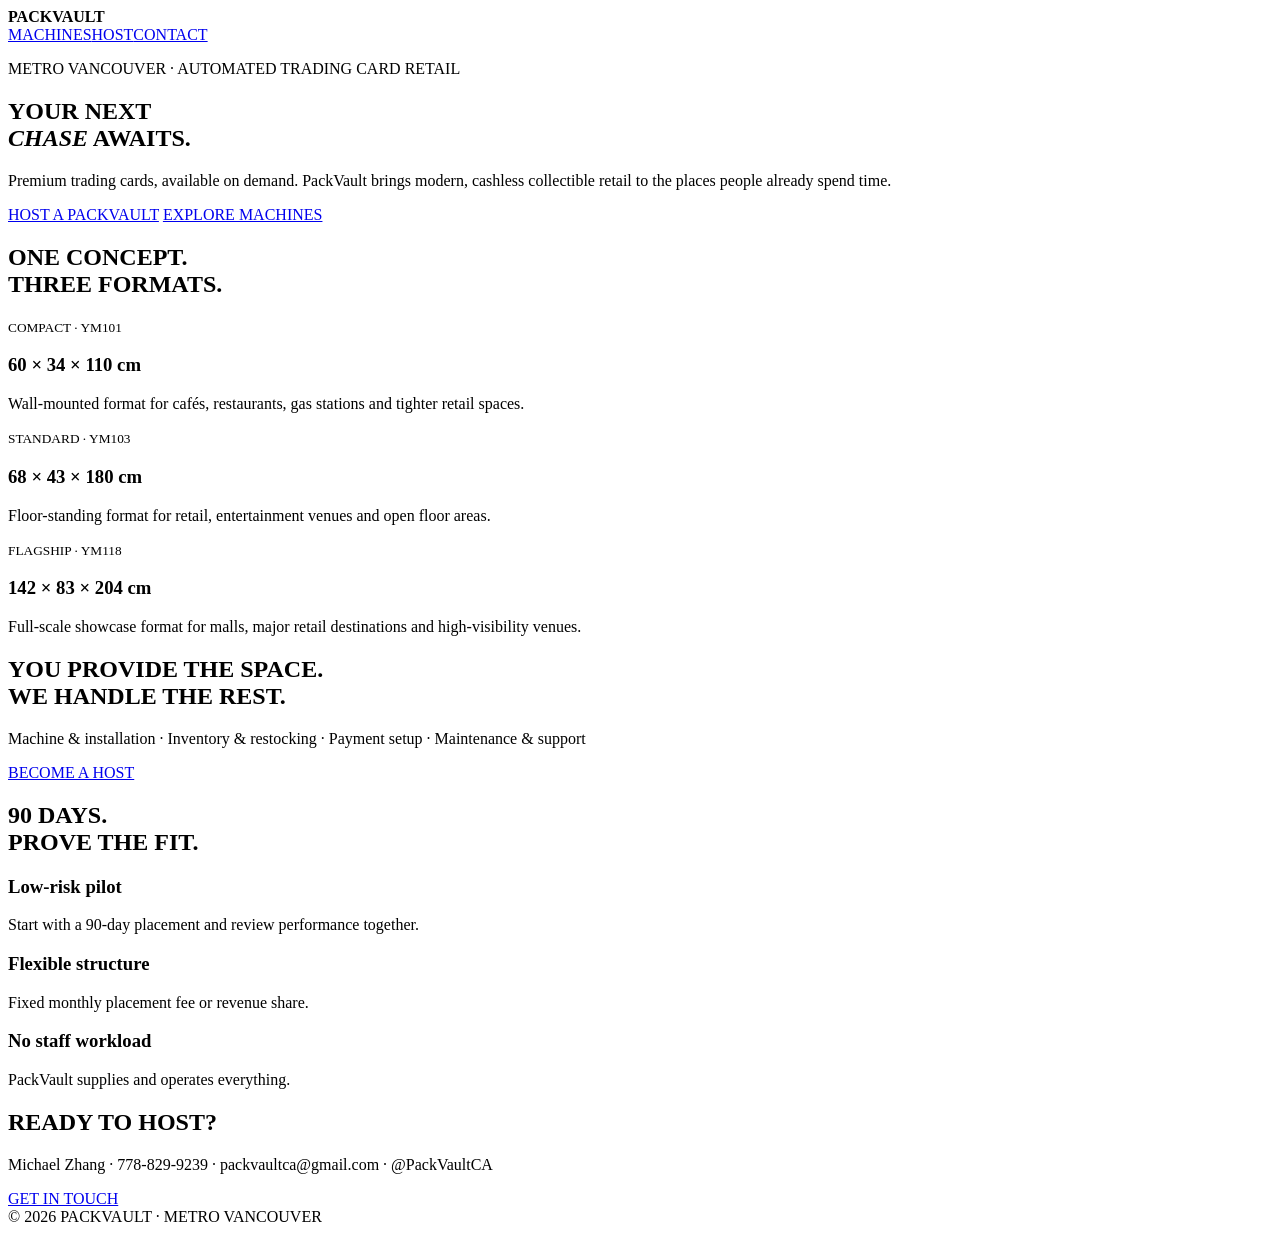
==== index.html @ cb49a11a "Build PackVault homepage" ====
<!doctype html><html><head><meta charset="utf-8"><meta name="viewport" content="width=device-width,initial-scale=1"><title>PackVault | Your Next Chase Awaits</title><link rel="stylesheet" href="/styles.css"></head><body><nav><b>PACK<span>VAULT</span></b><div><a href="#machines">MACHINES</a><a href="/host/">HOST</a><a class="btn" href="mailto:packvaultca@gmail.com">CONTACT</a></div></nav><main><section class="hero"><p class="kicker">METRO VANCOUVER · AUTOMATED TRADING CARD RETAIL</p><h1>YOUR NEXT<br><em>CHASE</em> AWAITS.</h1><p class="lead">Premium trading cards, available on demand. PackVault brings modern, cashless collectible retail to the places people already spend time.</p><p><a class="btn" href="/host/">HOST A PACKVAULT</a> <a class="ghost" href="#machines">EXPLORE MACHINES</a></p></section><section id="machines"><h2>ONE CONCEPT.<br>THREE FORMATS.</h2><div class="grid"><article><small>COMPACT · YM101</small><h3>60 × 34 × 110 cm</h3><p>Wall-mounted format for cafés, restaurants, gas stations and tighter retail spaces.</p></article><article><small>STANDARD · YM103</small><h3>68 × 43 × 180 cm</h3><p>Floor-standing format for retail, entertainment venues and open floor areas.</p></article><article><small>FLAGSHIP · YM118</small><h3>142 × 83 × 204 cm</h3><p>Full-scale showcase format for malls, major retail destinations and high-visibility venues.</p></article></div></section><section class="red"><h2>YOU PROVIDE THE SPACE.<br>WE HANDLE THE REST.</h2><p>Machine & installation · Inventory & restocking · Payment setup · Maintenance & support</p><a class="blackbtn" href="/host/">BECOME A HOST</a></section><section><h2>90 DAYS.<br>PROVE THE FIT.</h2><div class="grid"><article><h3>Low-risk pilot</h3><p>Start with a 90-day placement and review performance together.</p></article><article><h3>Flexible structure</h3><p>Fixed monthly placement fee or revenue share.</p></article><article><h3>No staff workload</h3><p>PackVault supplies and operates everything.</p></article></div></section><section class="contact"><h2>READY TO HOST?</h2><p>Michael Zhang · 778-829-9239 · packvaultca@gmail.com · @PackVaultCA</p><a class="btn" href="mailto:packvaultca@gmail.com?subject=PackVault%20Placement%20Inquiry">GET IN TOUCH</a></section></main><footer>© 2026 PACKVAULT · METRO VANCOUVER</footer></body></html>
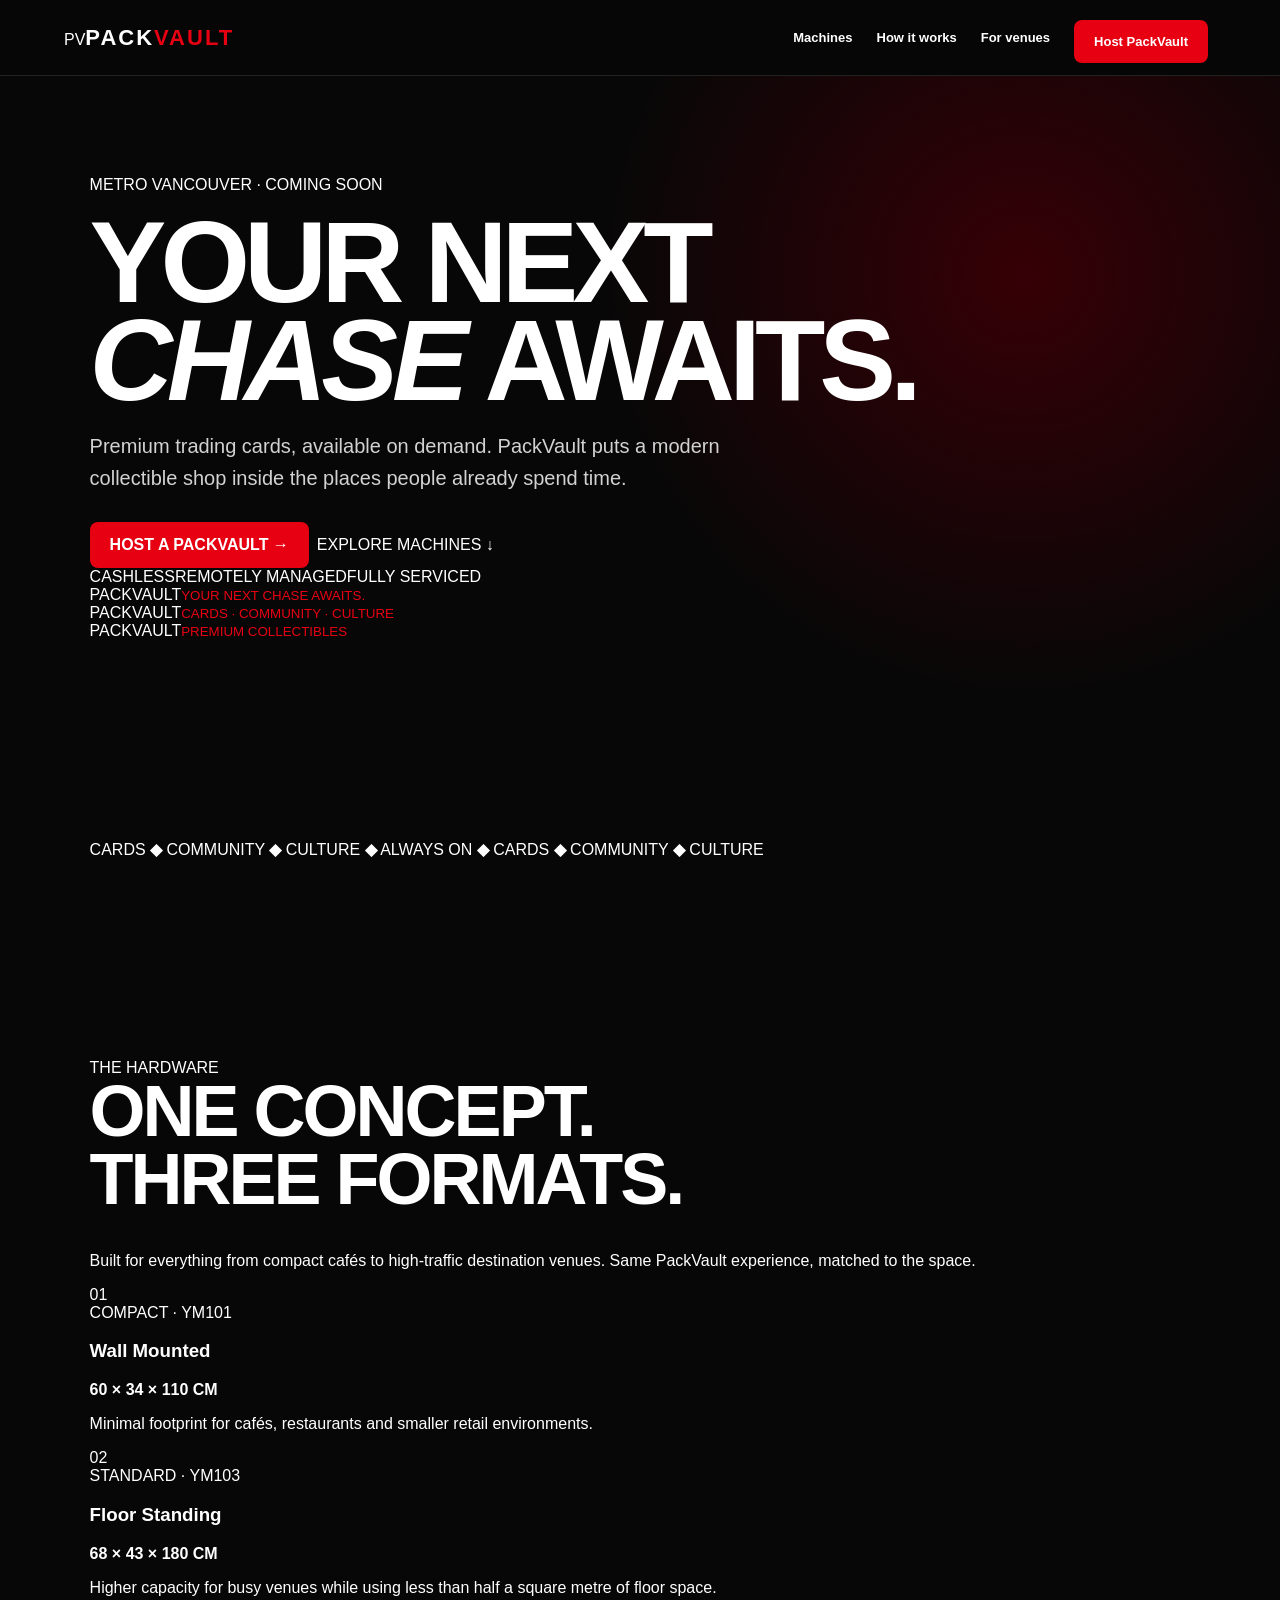
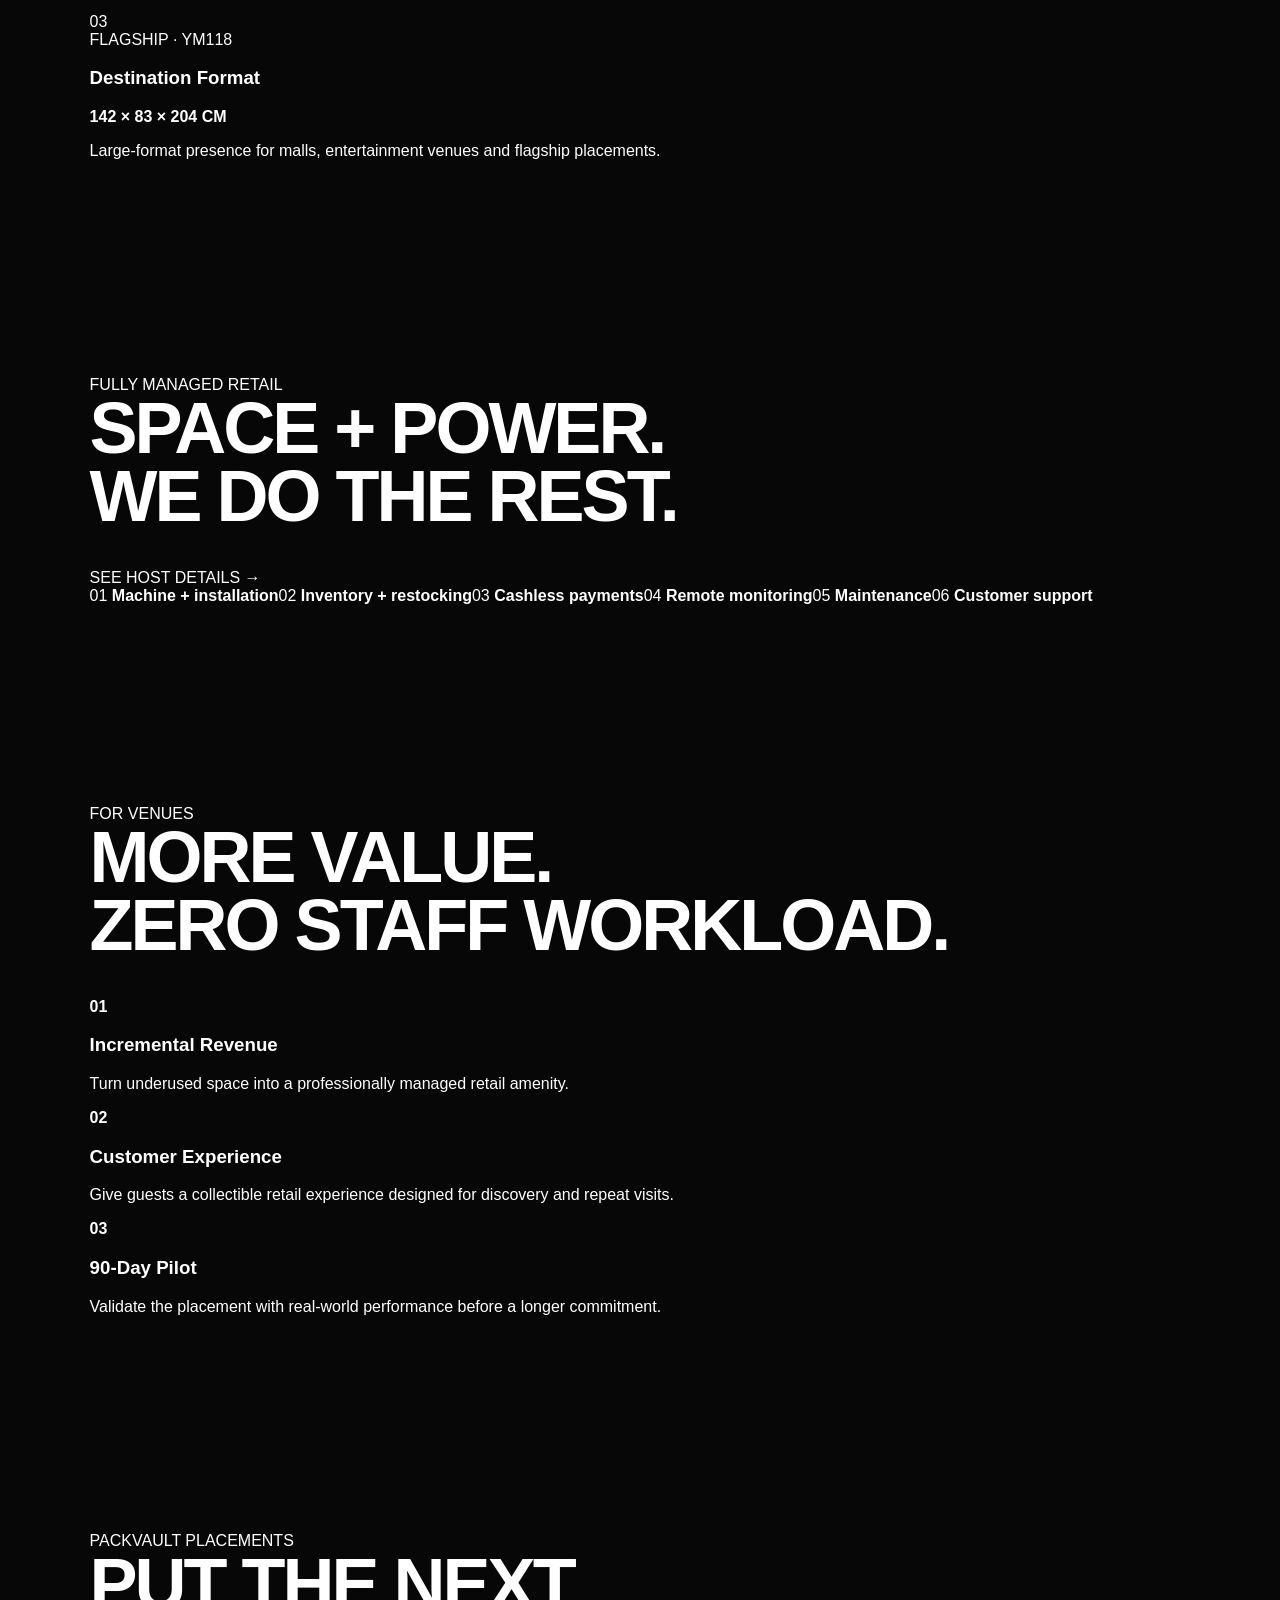
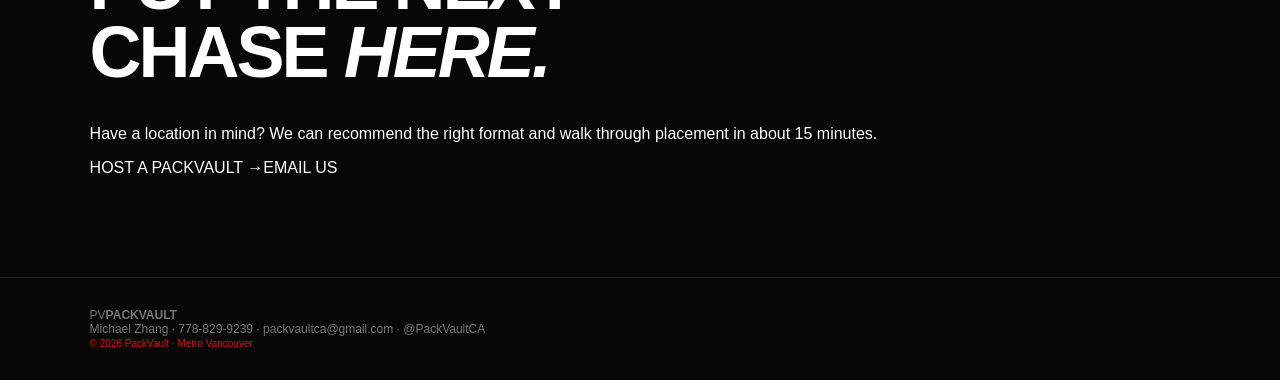
==== commit 5a135184: "PackVault V2: premium homepage redesign" ====
--- a/index.html
+++ b/index.html
@@ -1 +1,10 @@
-<!doctype html><html><head><meta charset="utf-8"><meta name="viewport" content="width=device-width,initial-scale=1"><title>PackVault | Your Next Chase Awaits</title><link rel="stylesheet" href="/styles.css"></head><body><nav><b>PACK<span>VAULT</span></b><div><a href="#machines">MACHINES</a><a href="/host/">HOST</a><a class="btn" href="mailto:packvaultca@gmail.com">CONTACT</a></div></nav><main><section class="hero"><p class="kicker">METRO VANCOUVER · AUTOMATED TRADING CARD RETAIL</p><h1>YOUR NEXT<br><em>CHASE</em> AWAITS.</h1><p class="lead">Premium trading cards, available on demand. PackVault brings modern, cashless collectible retail to the places people already spend time.</p><p><a class="btn" href="/host/">HOST A PACKVAULT</a> <a class="ghost" href="#machines">EXPLORE MACHINES</a></p></section><section id="machines"><h2>ONE CONCEPT.<br>THREE FORMATS.</h2><div class="grid"><article><small>COMPACT · YM101</small><h3>60 × 34 × 110 cm</h3><p>Wall-mounted format for cafés, restaurants, gas stations and tighter retail spaces.</p></article><article><small>STANDARD · YM103</small><h3>68 × 43 × 180 cm</h3><p>Floor-standing format for retail, entertainment venues and open floor areas.</p></article><article><small>FLAGSHIP · YM118</small><h3>142 × 83 × 204 cm</h3><p>Full-scale showcase format for malls, major retail destinations and high-visibility venues.</p></article></div></section><section class="red"><h2>YOU PROVIDE THE SPACE.<br>WE HANDLE THE REST.</h2><p>Machine & installation · Inventory & restocking · Payment setup · Maintenance & support</p><a class="blackbtn" href="/host/">BECOME A HOST</a></section><section><h2>90 DAYS.<br>PROVE THE FIT.</h2><div class="grid"><article><h3>Low-risk pilot</h3><p>Start with a 90-day placement and review performance together.</p></article><article><h3>Flexible structure</h3><p>Fixed monthly placement fee or revenue share.</p></article><article><h3>No staff workload</h3><p>PackVault supplies and operates everything.</p></article></div></section><section class="contact"><h2>READY TO HOST?</h2><p>Michael Zhang · 778-829-9239 · packvaultca@gmail.com · @PackVaultCA</p><a class="btn" href="mailto:packvaultca@gmail.com?subject=PackVault%20Placement%20Inquiry">GET IN TOUCH</a></section></main><footer>© 2026 PACKVAULT · METRO VANCOUVER</footer></body></html>+<!doctype html><html lang="en"><head><meta charset="utf-8"><meta name="viewport" content="width=device-width,initial-scale=1"><title>PackVault — Trading Cards, On Demand</title><meta name="description" content="Premium trading cards on demand. PackVault operates fully managed automated collectible retail across Metro Vancouver."><meta name="theme-color" content="#070707"><meta property="og:title" content="PackVault — Your Next Chase Awaits"><meta property="og:description" content="Modern, fully managed trading-card retail for the places people already spend time."><link rel="stylesheet" href="/styles.css"></head><body>
+<nav><a class="brand" href="/"><span class="mark">PV</span><b>PACK<span>VAULT</span></b></a><div class="navlinks"><a href="#machines">Machines</a><a href="#how">How it works</a><a href="/host/">For venues</a><a class="btn small" href="/host/">Host PackVault</a></div></nav>
+<main><section class="hero"><div class="hero-copy"><div class="eyebrow">METRO VANCOUVER · COMING SOON</div><h1>YOUR NEXT<br><i>CHASE</i> AWAITS.</h1><p class="lead">Premium trading cards, available on demand. PackVault puts a modern collectible shop inside the places people already spend time.</p><div class="actions"><a class="btn" href="/host/">HOST A PACKVAULT <b>→</b></a><a class="textlink" href="#machines">EXPLORE MACHINES ↓</a></div><div class="trust"><span>CASHLESS</span><span>REMOTELY MANAGED</span><span>FULLY SERVICED</span></div></div>
+<div class="machine-stage"><div class="glow"></div><div class="machine m1"><div class="screen">PACK<span>VAULT</span><small>YOUR NEXT CHASE AWAITS.</small></div><div class="window"></div><div class="slot"></div></div><div class="machine m2"><div class="screen">PACK<span>VAULT</span><small>CARDS · COMMUNITY · CULTURE</small></div><div class="window"></div><div class="slot"></div></div><div class="machine m3"><div class="screen">PACK<span>VAULT</span><small>PREMIUM COLLECTIBLES</small></div><div class="window"></div><div class="slot"></div></div><div class="floorline"></div></div></section>
+<section class="ticker"><div>CARDS <b>◆</b> COMMUNITY <b>◆</b> CULTURE <b>◆</b> ALWAYS ON <b>◆</b> CARDS <b>◆</b> COMMUNITY <b>◆</b> CULTURE</div></section>
+<section id="machines" class="section"><div class="sectiontop"><div><div class="eyebrow">THE HARDWARE</div><h2>ONE CONCEPT.<br>THREE FORMATS.</h2></div><p>Built for everything from compact cafés to high-traffic destination venues. Same PackVault experience, matched to the space.</p></div><div class="formats"><article><div class="num">01</div><div class="mini compact"></div><div class="tag">COMPACT · YM101</div><h3>Wall Mounted</h3><strong>60 × 34 × 110 CM</strong><p>Minimal footprint for cafés, restaurants and smaller retail environments.</p></article><article class="featured"><div class="num">02</div><div class="mini standard"></div><div class="tag">STANDARD · YM103</div><h3>Floor Standing</h3><strong>68 × 43 × 180 CM</strong><p>Higher capacity for busy venues while using less than half a square metre of floor space.</p></article><article><div class="num">03</div><div class="mini flagship"></div><div class="tag">FLAGSHIP · YM118</div><h3>Destination Format</h3><strong>142 × 83 × 204 CM</strong><p>Large-format presence for malls, entertainment venues and flagship placements.</p></article></div></section>
+<section id="how" class="redsection"><div><div class="eyebrow white">FULLY MANAGED RETAIL</div><h2>SPACE + POWER.<br>WE DO THE REST.</h2><a class="darkbtn" href="/host/">SEE HOST DETAILS →</a></div><div class="servicegrid"><span>01 <b>Machine + installation</b></span><span>02 <b>Inventory + restocking</b></span><span>03 <b>Cashless payments</b></span><span>04 <b>Remote monitoring</b></span><span>05 <b>Maintenance</b></span><span>06 <b>Customer support</b></span></div></section>
+<section class="section value"><div class="eyebrow">FOR VENUES</div><h2>MORE VALUE.<br>ZERO STAFF WORKLOAD.</h2><div class="valuegrid"><article><b>01</b><h3>Incremental Revenue</h3><p>Turn underused space into a professionally managed retail amenity.</p></article><article><b>02</b><h3>Customer Experience</h3><p>Give guests a collectible retail experience designed for discovery and repeat visits.</p></article><article><b>03</b><h3>90-Day Pilot</h3><p>Validate the placement with real-world performance before a longer commitment.</p></article></div></section>
+<section class="finalcta"><div class="eyebrow white">PACKVAULT PLACEMENTS</div><h2>PUT THE NEXT<br>CHASE <i>HERE.</i></h2><p>Have a location in mind? We can recommend the right format and walk through placement in about 15 minutes.</p><div class="actions"><a class="darkbtn" href="/host/">HOST A PACKVAULT →</a><a class="outlinebtn" href="mailto:packvaultca@gmail.com?subject=PackVault%20Placement%20Inquiry">EMAIL US</a></div></section></main>
+<footer><a class="brand" href="/"><span class="mark">PV</span><b>PACK<span>VAULT</span></b></a><div>Michael Zhang · 778-829-9239 · <a href="mailto:packvaultca@gmail.com">packvaultca@gmail.com</a> · @PackVaultCA</div><small>© 2026 PackVault · Metro Vancouver</small></footer></body></html>
--- a/styles.css
+++ b/styles.css
@@ -0,0 +1 @@
+:root{--r:#e60012;--b:#070707;--w:#fff;--m:#b8b8b8}*{box-sizing:border-box}html{scroll-behavior:smooth}body{margin:0;background:var(--b);color:var(--w);font-family:Arial,Helvetica,sans-serif}a{color:inherit;text-decoration:none}nav{height:76px;padding:0 5vw;display:flex;align-items:center;justify-content:space-between;border-bottom:1px solid #222;position:sticky;top:0;background:#070707ee;z-index:9}nav b{font-size:22px;letter-spacing:2px}nav b span,em,small{color:var(--r)}nav div{display:flex;gap:24px;align-items:center;font-size:13px;font-weight:800}.btn,.ghost,.blackbtn{display:inline-block;padding:14px 20px;border-radius:8px;font-weight:900;margin:8px 8px 0 0}.btn{background:var(--r)}.ghost{border:1px solid #444}.blackbtn{background:#090909}.hero,section{padding:100px 7vw}.hero{min-height:72vh;display:flex;flex-direction:column;justify-content:center;background:radial-gradient(circle at 80% 30%,#360006 0,transparent 38%)}.kicker{font-size:12px;font-weight:900;letter-spacing:3px;color:var(--r)}h1{font-size:clamp(58px,9vw,118px);line-height:.85;letter-spacing:-6px;margin:20px 0}h1 em{font-style:normal}h2{font-size:clamp(40px,6vw,72px);line-height:.95;letter-spacing:-3px;margin:0 0 38px}.lead{font-size:20px;line-height:1.6;max-width:650px;color:#d2d2d2}.grid{display:grid;grid-template-columns:repeat(3,1fr);gap:18px}.grid article{background:#111;border:1px solid #252525;border-radius:16px;padding:28px;min-height:210px}.grid h3{font-size:24px}.grid p{color:var(--m);line-height:1.65}.red{background:var(--r)}.red p{font-size:18px;line-height:1.8;max-width:800px}.contact{background:#fff;color:#090909}.contact p{font-size:18px}footer{padding:30px 7vw;border-top:1px solid #222;color:#777;font-size:12px}@media(max-width:760px){nav div a:not(.btn){display:none}.hero,section{padding:70px 6vw}h1{letter-spacing:-3px}.grid{grid-template-columns:1fr}}
